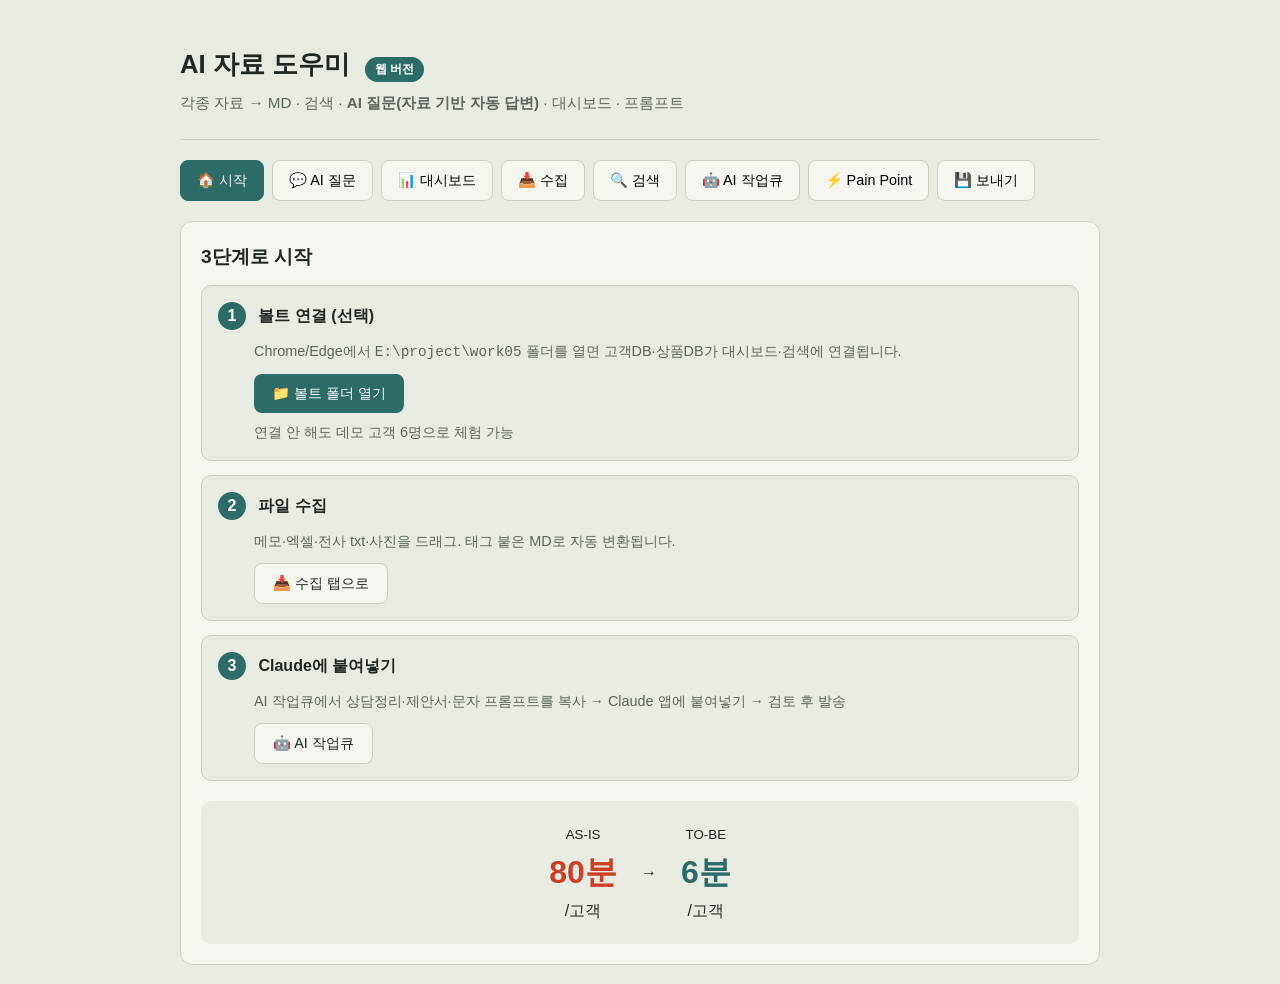
==== kv-web/index.html @ 746972f6 "웹 UI에 LLM·프로파일·검색 연동 (kv serve + /api/ask, AI질문 탭) Co-Authored-By: Claude Opus 4.8 (1M context) <nor" ====
<!DOCTYPE html>
<html lang="ko">
<head>
  <meta charset="UTF-8">
  <meta name="viewport" content="width=device-width, initial-scale=1.0">
  <title>Knowledge Vault Web — Python 불필요</title>
  <link rel="stylesheet" href="css/style.css">
  <script src="https://cdn.sheetjs.com/xlsx-0.20.1/package/dist/xlsx.full.min.js"></script>
</head>
<body>
<div class="wrap">
  <header>
    <h1>AI 자료 도우미 <span class="badge" id="profile-badge">웹 버전</span></h1>
    <p>각종 자료 → MD · 검색 · <b>AI 질문(자료 기반 자동 답변)</b> · 대시보드 · 프롬프트</p>
  </header>

  <nav class="tabs">
    <button class="active" data-tab="home">🏠 시작</button>
    <button data-tab="ask">💬 AI 질문</button>
    <button data-tab="dashboard">📊 대시보드</button>
    <button data-tab="collect">📥 수집</button>
    <button data-tab="search">🔍 검색</button>
    <button data-tab="prompt">🤖 AI 작업큐</button>
    <button data-tab="pain">⚡ Pain Point</button>
    <button data-tab="export">💾 보내기</button>
  </nav>

  <!-- 시작 -->
  <section id="panel-home" class="panel active">
    <h2>3단계로 시작</h2>
    <div class="steps">
      <div class="step-card">
        <span class="step-num">1</span>
        <h3>볼트 연결 (선택)</h3>
        <p>Chrome/Edge에서 <code>E:\project\work05</code> 폴더를 열면 고객DB·상품DB가 대시보드·검색에 연결됩니다.</p>
        <button class="btn" id="btn-home-vault">📁 볼트 폴더 열기</button>
        <p class="hint" style="margin-top:8px">연결 안 해도 데모 고객 6명으로 체험 가능</p>
      </div>
      <div class="step-card">
        <span class="step-num">2</span>
        <h3>파일 수집</h3>
        <p>메모·엑셀·전사 txt·사진을 드래그. 태그 붙은 MD로 자동 변환됩니다.</p>
        <button class="btn secondary" data-goto-tab="collect">📥 수집 탭으로</button>
      </div>
      <div class="step-card">
        <span class="step-num">3</span>
        <h3>Claude에 붙여넣기</h3>
        <p>AI 작업큐에서 상담정리·제안서·문자 프롬프트를 복사 → Claude 앱에 붙여넣기 → 검토 후 발송</p>
        <button class="btn secondary" data-goto-tab="prompt">🤖 AI 작업큐</button>
      </div>
    </div>
    <div class="compare-mini">
      <div><small>AS-IS</small><b style="color:var(--accent)">80분</b>/고객</div>
      <div>→</div>
      <div><small>TO-BE</small><b style="color:var(--teal)">6분</b>/고객</div>
    </div>
  </section>

  <!-- AI 질문 -->
  <section id="panel-ask" class="panel">
    <h2>💬 AI 질문 — 내 자료 기반 답변</h2>
    <p class="hint">질문하면 내 자료(고객DB·상담기록·문서)를 검색해 <b>근거와 함께 자동으로 답변</b>합니다. <span id="ask-llm-state" class="badge" style="background:#888">LLM 확인중</span></p>
    <textarea id="ask-input" placeholder="예: 정수남 고객 갱신 상황과 추천 액션 알려줘" style="min-height:70px"></textarea>
    <button class="btn accent" id="btn-ask">질문하기</button>
    <div id="ask-answer" style="display:none;margin-top:14px"></div>
    <div id="ask-sources"></div>
  </section>

  <!-- 대시보드 -->
  <section id="panel-dashboard" class="panel">
    <h2>영업 대시보드</h2>
    <p class="hint">Obsidian Dataview 대신 웹에서 갱신·타깃 고객을 봅니다. 볼트 폴더를 열면 실제 고객DB가 반영됩니다.</p>
    <div id="dash-stats" class="stats"></div>
    <h3>🔔 갱신 임박 (60일 이내)</h3>
    <div class="dash-table-wrap"><table class="dash-table" id="dash-renewal"><thead><tr><th>이름</th><th>갱신일</th><th>태그</th><th>연락처</th><th></th></tr></thead><tbody></tbody></table></div>
    <h3 style="margin-top:20px">👶 자녀보험 미가입</h3>
    <div class="dash-table-wrap"><table class="dash-table" id="dash-child"><thead><tr><th>이름</th><th>가족</th><th>연락처</th><th></th></tr></thead><tbody></tbody></table></div>
    <h3 style="margin-top:20px">📋 전체 고객</h3>
    <div class="dash-table-wrap"><table class="dash-table" id="dash-all"><thead><tr><th>이름</th><th>갱신일</th><th>태그</th><th>최근상담</th></tr></thead><tbody></tbody></table></div>
  </section>

  <!-- 수집 -->
  <section id="panel-collect" class="panel">
    <h2>파일 수집</h2>
    <p class="hint">수첩·엑셀·카톡·녹음전사·사진을 여기에 넣으세요. 태그가 붙은 MD로 변환됩니다.</p>
    <div class="stats">
      <div class="stat"><b id="stat-docs">0</b>저장된 문서</div>
      <div class="stat"><b id="stat-vault">0</b>볼트 참조</div>
    </div>
    <div class="drop" id="drop-zone">
      📂 파일을 드래그하거나 클릭<br>
      <small>txt, md, xlsx, png, jpg 지원 · 녹음은 전사 txt로 넣으세요</small>
    </div>
    <input type="file" id="file-input" multiple hidden accept=".txt,.md,.markdown,.xlsx,.xls,.png,.jpg,.jpeg,.webp">
    <br>
    <button class="btn" id="btn-pick-vault">📁 Obsidian 볼트 폴더 열기 (Chrome/Edge)</button>
    <button class="btn secondary" id="btn-paste-transcript">📝 전사 텍스트 직접 입력</button>
    <hr style="margin:16px 0;border:none;border-top:1px solid var(--line)">
    <h3>🎙️ 녹음 → Whisper 자동 변환 <span id="server-badge" class="badge" style="background:#888">확인중</span></h3>
    <p class="hint">mp3/wav 넣으면 자동 받아쓰기 (Portable EXE 또는 start.bat 필요)</p>
    <input type="file" id="audio-input" accept="audio/*,.mp3,.wav,.m4a" style="margin-bottom:8px">
    <input type="text" id="counsel-customer" placeholder="고객명 (예: 정수남)" style="margin-bottom:8px">
    <button class="btn accent" id="btn-whisper">녹음 변환 + 상담기록 저장</button>
    <pre id="whisper-log" class="prompt-box" style="display:none;margin-top:10px;max-height:200px"></pre>
    <div class="file-list" id="recent-list"></div>
  </section>

  <!-- 검색 -->
  <section id="panel-search" class="panel">
    <h2>빠른 검색</h2>
    <p class="hint">수집 문서 + 볼트에서 불러온 참조 문서를 함께 검색합니다.</p>
    <input type="search" id="search-input" placeholder="예: 종신보험, 홍길동, 갱신">
    <div id="search-results"></div>
  </section>

  <!-- AI 작업큐 -->
  <section id="panel-prompt" class="panel">
    <h2>Claude 프롬프트 팩</h2>
    <p class="hint">index.html TO-BE: 제안서 30분→2분, 문자 10분→30초</p>
    <label>고객 선택 (볼트에서 불러온 고객DB)</label>
    <select id="customer-select"><option value="">— 볼트 폴더를 먼저 열어주세요 —</option></select>
    <label>상담 전사 (선택)</label>
    <textarea id="transcript-input" placeholder="녹취 받아쓰기 텍스트..."></textarea>
    <button class="btn" data-pack="counsel">① 상담 정리</button>
    <button class="btn" data-pack="propose">② 맞춤 제안서</button>
    <button class="btn" data-pack="message">③ 안내 문자</button>
    <div id="prompt-output"></div>
  </section>

  <!-- Pain Point -->
  <section id="panel-pain" class="panel">
    <h2>Pain Point → 해결 (index.html)</h2>
    <p class="hint">AS-IS 80분/고객 → TO-BE 6분</p>
    <div class="pain-grid" id="pain-grid"></div>
  </section>

  <!--보내기 -->
  <section id="panel-export" class="panel">
    <h2>Obsidian용보내기</h2>
    <p class="hint">변환된 MD 파일을 다운로드해서 <code>E:\project\work05\KnowledgeVault</code> 또는 <code>상담기록</code>에 넣으세요.</p>
    <button class="btn accent" id="btn-export-all">전체 MD ZIP 다운로드</button>
    <button class="btn secondary" id="btn-export-json">백업 JSON 다운로드</button>
    <button class="btn secondary" id="btn-import-json">백업 JSON 불러오기</button>
    <input type="file" id="import-json" accept=".json" hidden>
  </section>
</div>

<div class="toast" id="toast"></div>
<script src="js/app.js" type="module"></script>
</body>
</html>
---- kv-web/css/style.css ----
:root {
  --bg: #E8EBE2;
  --paper: #F4F6EF;
  --text: #1F2723;
  --muted: #5B665E;
  --line: #C9CFC1;
  --accent: #CC3F26;
  --teal: #2C6B66;
  --kr: "Noto Sans KR", "Malgun Gothic", sans-serif;
}
* { box-sizing: border-box; margin: 0; padding: 0; }
body { font-family: var(--kr); background: var(--bg); color: var(--text); line-height: 1.6; }
.wrap { max-width: 960px; margin: 0 auto; padding: 20px; }
header { padding: 24px 0; border-bottom: 1px solid var(--line); margin-bottom: 20px; }
header h1 { font-size: 1.6rem; }
header p { color: var(--muted); font-size: 0.95rem; margin-top: 6px; }
.badge { display: inline-block; background: var(--teal); color: #fff; font-size: 0.75rem; padding: 3px 10px; border-radius: 999px; margin-left: 8px; }
nav.tabs { display: flex; gap: 8px; flex-wrap: wrap; margin-bottom: 20px; }
nav.tabs button {
  border: 1px solid var(--line); background: var(--paper); padding: 10px 16px;
  border-radius: 8px; cursor: pointer; font-family: inherit; font-size: 0.9rem;
}
nav.tabs button.active { background: var(--teal); color: #fff; border-color: var(--teal); }
.panel { display: none; background: var(--paper); border: 1px solid var(--line); border-radius: 12px; padding: 20px; }
.panel.active { display: block; }
h2 { font-size: 1.2rem; margin-bottom: 12px; }
.hint { color: var(--muted); font-size: 0.9rem; margin-bottom: 16px; }
.drop {
  border: 2px dashed var(--line); border-radius: 12px; padding: 32px; text-align: center;
  cursor: pointer; transition: border-color .2s;
}
.drop:hover, .drop.drag { border-color: var(--teal); background: rgba(44,107,102,.05); }
.btn {
  background: var(--teal); color: #fff; border: none; padding: 10px 18px;
  border-radius: 8px; cursor: pointer; font-family: inherit; font-size: 0.9rem; margin: 4px 4px 4px 0;
}
.btn.secondary { background: var(--paper); color: var(--text); border: 1px solid var(--line); }
.btn.accent { background: var(--accent); }
.file-list { margin-top: 16px; }
.file-item {
  display: flex; justify-content: space-between; align-items: center;
  padding: 10px 12px; border-bottom: 1px solid var(--line); font-size: 0.9rem;
}
.file-item .tags { color: var(--teal); font-size: 0.8rem; }
input[type=search], input[type=text], select, textarea {
  width: 100%; padding: 10px 12px; border: 1px solid var(--line); border-radius: 8px;
  font-family: inherit; font-size: 0.95rem; margin-bottom: 10px;
}
textarea { min-height: 120px; resize: vertical; }
.search-hit {
  padding: 12px; border: 1px solid var(--line); border-radius: 8px; margin-bottom: 10px;
}
.search-hit h4 { margin-bottom: 4px; }
.search-hit .snip { color: var(--muted); font-size: 0.85rem; }
.pain-grid { display: grid; gap: 12px; }
.pain-card { border: 1px solid var(--line); border-radius: 8px; padding: 14px; }
.pain-card h3 { font-size: 1rem; color: var(--accent); }
.pain-card .time { font-size: 0.85rem; color: var(--muted); }
.prompt-box {
  background: #1F2723; color: #E8EBE2; padding: 16px; border-radius: 8px;
  font-family: Consolas, monospace; font-size: 0.8rem; white-space: pre-wrap;
  max-height: 300px; overflow: auto; margin: 10px 0;
}
.stats { display: flex; gap: 16px; flex-wrap: wrap; margin-bottom: 16px; }
.stat { background: var(--bg); padding: 12px 16px; border-radius: 8px; font-size: 0.9rem; }
.stat b { font-size: 1.4rem; color: var(--teal); display: block; }
.toast {
  position: fixed; bottom: 20px; right: 20px; background: var(--teal); color: #fff;
  padding: 12px 20px; border-radius: 8px; display: none; z-index: 99;
}
.steps { display: grid; gap: 14px; margin-bottom: 20px; }
.step-card {
  border: 1px solid var(--line); border-radius: 10px; padding: 16px; background: var(--bg);
}
.step-num {
  display: inline-block; background: var(--teal); color: #fff; width: 28px; height: 28px;
  border-radius: 50%; text-align: center; line-height: 28px; font-weight: 700; margin-right: 8px;
}
.step-card h3 { display: inline; font-size: 1rem; }
.step-card p { margin: 10px 0 0 36px; color: var(--muted); font-size: 0.9rem; }
.step-card .btn { margin: 10px 0 0 36px; }
.compare-mini {
  display: flex; align-items: center; justify-content: center; gap: 24px;
  padding: 20px; background: var(--bg); border-radius: 10px; text-align: center;
}
.compare-mini b { font-size: 2rem; display: block; }
.dash-table-wrap { overflow-x: auto; margin-bottom: 8px; }
.dash-table { width: 100%; border-collapse: collapse; font-size: 0.9rem; }
.dash-table th, .dash-table td { border-bottom: 1px solid var(--line); padding: 10px 8px; text-align: left; }
.dash-table th { color: var(--muted); font-size: 0.8rem; font-weight: 600; }
.dash-table tr:hover { background: rgba(44,107,102,.06); }
.tag-pill {
  display: inline-block; background: rgba(204,63,38,.12); color: var(--accent);
  padding: 2px 8px; border-radius: 999px; font-size: 0.75rem; margin: 2px;
}
.btn-link { background: none; border: none; color: var(--teal); cursor: pointer; font-family: inherit; text-decoration: underline; }
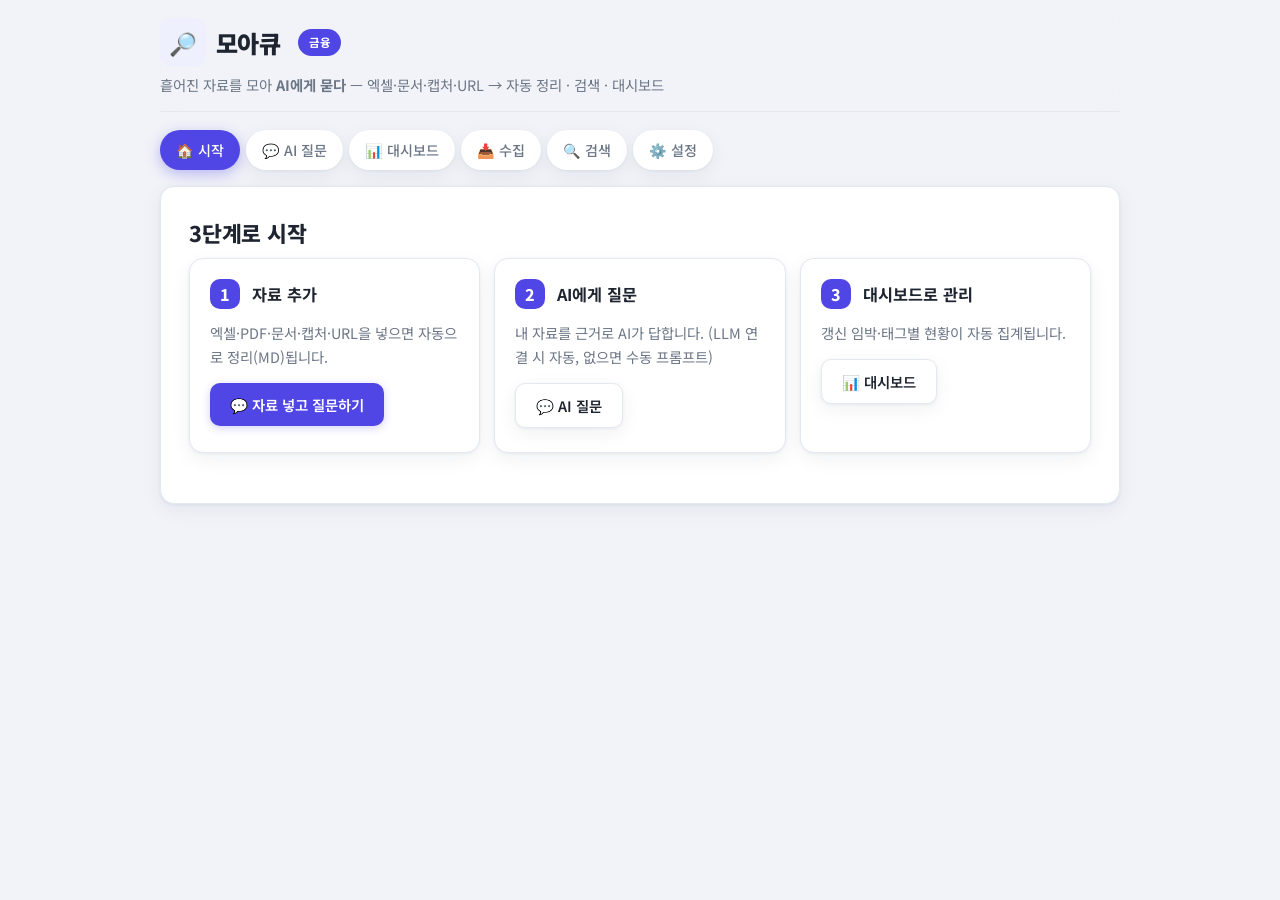
==== commit 7f826bb5: "UI 전면 리디자인(모던·본고딕·모아큐) + 설정/카테고리 + 자동·수동 모드 정리 - kv-web: 모던 인디고 테마, Noto Sans KR, AI질문 hero, 카드/그림자 " ====
--- a/kv-web/index.html
+++ b/kv-web/index.html
@@ -3,15 +3,18 @@
 <head>
   <meta charset="UTF-8">
   <meta name="viewport" content="width=device-width, initial-scale=1.0">
-  <title>Knowledge Vault Web — Python 불필요</title>
+  <title>모아큐 — 자료를 모아, AI에게 묻다</title>
+  <link rel="preconnect" href="https://fonts.googleapis.com">
+  <link rel="preconnect" href="https://fonts.gstatic.com" crossorigin>
+  <link href="https://fonts.googleapis.com/css2?family=Noto+Sans+KR:wght@400;500;700;900&display=swap" rel="stylesheet">
   <link rel="stylesheet" href="css/style.css">
   <script src="https://cdn.sheetjs.com/xlsx-0.20.1/package/dist/xlsx.full.min.js"></script>
 </head>
 <body>
 <div class="wrap">
   <header>
-    <h1>AI 자료 도우미 <span class="badge" id="profile-badge">웹 버전</span></h1>
-    <p>각종 자료 → MD · 검색 · <b>AI 질문(자료 기반 자동 답변)</b> · 대시보드 · 프롬프트</p>
+    <h1>모아큐 <span class="badge" id="profile-badge">금융</span></h1>
+    <p>흩어진 자료를 모아 <b>AI에게 묻다</b> — 엑셀·문서·캡처·URL → 자동 정리 · 검색 · 대시보드</p>
   </header>
 
   <nav class="tabs">
@@ -20,9 +23,7 @@
     <button data-tab="dashboard">📊 대시보드</button>
     <button data-tab="collect">📥 수집</button>
     <button data-tab="search">🔍 검색</button>
-    <button data-tab="prompt">🤖 AI 작업큐</button>
-    <button data-tab="pain">⚡ Pain Point</button>
-    <button data-tab="export">💾 보내기</button>
+    <button data-tab="settings">⚙️ 설정</button>
   </nav>
 
   <!-- 시작 -->
@@ -31,28 +32,22 @@
     <div class="steps">
       <div class="step-card">
         <span class="step-num">1</span>
-        <h3>볼트 연결 (선택)</h3>
-        <p>Chrome/Edge에서 <code>E:\project\work05</code> 폴더를 열면 고객DB·상품DB가 대시보드·검색에 연결됩니다.</p>
-        <button class="btn" id="btn-home-vault">📁 볼트 폴더 열기</button>
-        <p class="hint" style="margin-top:8px">연결 안 해도 데모 고객 6명으로 체험 가능</p>
+        <h3>자료 추가</h3>
+        <p>엑셀·PDF·문서·캡처·URL을 넣으면 자동으로 정리(MD)됩니다.</p>
+        <button class="btn" data-goto-tab="ask">💬 자료 넣고 질문하기</button>
       </div>
       <div class="step-card">
         <span class="step-num">2</span>
-        <h3>파일 수집</h3>
-        <p>메모·엑셀·전사 txt·사진을 드래그. 태그 붙은 MD로 자동 변환됩니다.</p>
-        <button class="btn secondary" data-goto-tab="collect">📥 수집 탭으로</button>
+        <h3>AI에게 질문</h3>
+        <p>내 자료를 근거로 AI가 답합니다. (LLM 연결 시 자동, 없으면 수동 프롬프트)</p>
+        <button class="btn secondary" data-goto-tab="ask">💬 AI 질문</button>
       </div>
       <div class="step-card">
         <span class="step-num">3</span>
-        <h3>Claude에 붙여넣기</h3>
-        <p>AI 작업큐에서 상담정리·제안서·문자 프롬프트를 복사 → Claude 앱에 붙여넣기 → 검토 후 발송</p>
-        <button class="btn secondary" data-goto-tab="prompt">🤖 AI 작업큐</button>
+        <h3>대시보드로 관리</h3>
+        <p>갱신 임박·태그별 현황이 자동 집계됩니다.</p>
+        <button class="btn secondary" data-goto-tab="dashboard">📊 대시보드</button>
       </div>
-    </div>
-    <div class="compare-mini">
-      <div><small>AS-IS</small><b style="color:var(--accent)">80분</b>/고객</div>
-      <div>→</div>
-      <div><small>TO-BE</small><b style="color:var(--teal)">6분</b>/고객</div>
     </div>
   </section>
 
@@ -60,6 +55,16 @@
   <section id="panel-ask" class="panel">
     <h2>💬 AI 질문 — 내 자료 기반 답변</h2>
     <p class="hint">질문하면 내 자료(고객DB·상담기록·문서)를 검색해 <b>근거와 함께 자동으로 답변</b>합니다. <span id="ask-llm-state" class="badge" style="background:#888">LLM 확인중</span></p>
+    <div class="drop" id="ask-drop" style="padding:14px;margin-bottom:10px">
+      📎 자료 추가 — 엑셀·PDF·문서·메모를 여기에 드래그 (변환+인덱싱 후 바로 질문 가능)
+      <br><small>또는 클릭해서 선택</small>
+    </div>
+    <input type="file" id="ask-file" hidden accept=".xlsx,.xls,.csv,.tsv,.pdf,.pptx,.hwp,.hwpx,.txt,.md,.docx,.png,.jpg,.jpeg">
+    <div style="display:flex;gap:6px;margin-bottom:8px">
+      <input type="url" id="ask-url" placeholder="🌐 또는 URL 입력 — 웹페이지를 가져와 분석 (https://...)" style="flex:1">
+      <button class="btn secondary" id="btn-fetch-url">가져오기</button>
+    </div>
+    <div id="ask-upload-log" class="hint" style="margin-bottom:8px"></div>
     <textarea id="ask-input" placeholder="예: 정수남 고객 갱신 상황과 추천 액션 알려줘" style="min-height:70px"></textarea>
     <button class="btn accent" id="btn-ask">질문하기</button>
     <div id="ask-answer" style="display:none;margin-top:14px"></div>
@@ -113,10 +118,33 @@
     <div id="search-results"></div>
   </section>
 
-  <!-- AI 작업큐 -->
+  <!-- 설정 -->
+  <section id="panel-settings" class="panel">
+    <h2>⚙️ 설정</h2>
+    <div id="settings-status" style="padding:14px 16px;border-radius:12px;margin-bottom:18px;font-weight:600">상태 확인 중…</div>
+
+    <h3>산업 카테고리</h3>
+    <p class="hint">용어·폴더가 카테고리에 맞게 바뀝니다 (예: 금융=고객/상품, 기술=요청자/해결책).</p>
+    <select id="settings-category" style="max-width:280px">
+      <option value="finance">금융 (고객·상품·상담)</option>
+      <option value="general">관리 (대상·항목·기록)</option>
+      <option value="support">기술 (요청자·해결책·처리)</option>
+      <option value="etc">기타 (범용)</option>
+    </select>
+    <p class="hint" id="settings-profile" style="margin-top:6px">—</p>
+
+    <h3 style="margin-top:20px">✋ 수동 모드 — LLM 없는 환경</h3>
+    <p class="hint">LLM이 연결돼 있으면 <b>AI 질문</b>에서 자동으로 답합니다. LLM이 없으면 여기서 프롬프트를 만들어 <b>외부 AI(ChatGPT·Gemini·Claude 등)에 복사·붙여넣기</b> 하세요.</p>
+    <button class="btn secondary" data-goto-tab="prompt">📋 수동 프롬프트 만들기 (상담정리·제안서·문자)</button>
+
+    <h3 style="margin-top:20px">내보내기</h3>
+    <button class="btn secondary" data-goto-tab="export">💾 MD / 백업 내보내기</button>
+  </section>
+
+  <!-- 수동 프롬프트 (설정에서 진입) -->
   <section id="panel-prompt" class="panel">
-    <h2>Claude 프롬프트 팩</h2>
-    <p class="hint">index.html TO-BE: 제안서 30분→2분, 문자 10분→30초</p>
+    <h2>✋ 수동 프롬프트 <span class="badge" style="background:var(--amber)">LLM 없을 때</span></h2>
+    <p class="hint">LLM이 연결돼 있으면 <b>AI 질문</b> 탭에서 자동입니다. 여기서 만든 프롬프트는 외부 AI에 복사·붙여넣기용입니다.</p>
     <label>고객 선택 (볼트에서 불러온 고객DB)</label>
     <select id="customer-select"><option value="">— 볼트 폴더를 먼저 열어주세요 —</option></select>
     <label>상담 전사 (선택)</label>
@@ -127,17 +155,10 @@
     <div id="prompt-output"></div>
   </section>
 
-  <!-- Pain Point -->
-  <section id="panel-pain" class="panel">
-    <h2>Pain Point → 해결 (index.html)</h2>
-    <p class="hint">AS-IS 80분/고객 → TO-BE 6분</p>
-    <div class="pain-grid" id="pain-grid"></div>
-  </section>
-
-  <!--보내기 -->
+  <!-- 내보내기 -->
   <section id="panel-export" class="panel">
-    <h2>Obsidian용보내기</h2>
-    <p class="hint">변환된 MD 파일을 다운로드해서 <code>E:\project\work05\KnowledgeVault</code> 또는 <code>상담기록</code>에 넣으세요.</p>
+    <h2>내보내기</h2>
+    <p class="hint">변환된 MD 파일을 다운로드해 Obsidian 볼트나 백업으로 보관하세요.</p>
     <button class="btn accent" id="btn-export-all">전체 MD ZIP 다운로드</button>
     <button class="btn secondary" id="btn-export-json">백업 JSON 다운로드</button>
     <button class="btn secondary" id="btn-import-json">백업 JSON 불러오기</button>
--- a/kv-web/css/style.css
+++ b/kv-web/css/style.css
@@ -1,96 +1,212 @@
 :root {
-  --bg: #E8EBE2;
-  --paper: #F4F6EF;
-  --text: #1F2723;
-  --muted: #5B665E;
-  --line: #C9CFC1;
-  --accent: #CC3F26;
-  --teal: #2C6B66;
+  --bg: #f1f3f8;
+  --paper: #ffffff;
+  --text: #1e2530;
+  --muted: #6b7686;
+  --line: #e4e8f0;
+  --primary: #4f46e5;
+  --primary-d: #4338ca;
+  --primary-soft: #eef0fe;
+  --teal: #0d9488;
+  --emerald: #059669;
+  --accent: #e11d48;
+  --amber: #d97706;
+  --shadow: 0 1px 3px rgba(20,30,60,.06), 0 6px 20px rgba(20,30,60,.06);
+  --shadow-lg: 0 10px 40px rgba(40,40,90,.14);
+  --r: 14px;
   --kr: "Noto Sans KR", "Malgun Gothic", sans-serif;
 }
 * { box-sizing: border-box; margin: 0; padding: 0; }
-body { font-family: var(--kr); background: var(--bg); color: var(--text); line-height: 1.6; }
-.wrap { max-width: 960px; margin: 0 auto; padding: 20px; }
-header { padding: 24px 0; border-bottom: 1px solid var(--line); margin-bottom: 20px; }
-header h1 { font-size: 1.6rem; }
-header p { color: var(--muted); font-size: 0.95rem; margin-top: 6px; }
-.badge { display: inline-block; background: var(--teal); color: #fff; font-size: 0.75rem; padding: 3px 10px; border-radius: 999px; margin-left: 8px; }
-nav.tabs { display: flex; gap: 8px; flex-wrap: wrap; margin-bottom: 20px; }
+html { scroll-behavior: smooth; }
+body {
+  font-family: var(--kr); background: var(--bg); color: var(--text);
+  line-height: 1.65; -webkit-font-smoothing: antialiased;
+}
+.wrap { max-width: 1000px; margin: 0 auto; padding: 0 20px 60px; }
+
+/* ===== Header ===== */
+header {
+  position: sticky; top: 0; z-index: 50;
+  background: rgba(241,243,248,.85); backdrop-filter: blur(12px);
+  padding: 18px 0 14px; margin-bottom: 8px;
+  border-bottom: 1px solid var(--line);
+}
+header h1 {
+  font-size: 1.5rem; font-weight: 900; letter-spacing: -.02em;
+  display: flex; align-items: center; gap: 10px;
+}
+header h1::before {
+  content: "🔎"; font-size: 1.4rem;
+  background: var(--primary-soft); padding: 6px 9px; border-radius: 12px;
+}
+header p { color: var(--muted); font-size: .9rem; margin-top: 6px; }
+.badge {
+  display: inline-flex; align-items: center; background: var(--primary); color: #fff;
+  font-size: .72rem; font-weight: 700; padding: 4px 11px; border-radius: 999px; margin-left: 8px;
+  vertical-align: middle;
+}
+
+/* ===== Nav (pill tabs) ===== */
+nav.tabs {
+  position: sticky; top: 74px; z-index: 40;
+  display: flex; gap: 6px; flex-wrap: wrap; padding: 10px 0 16px;
+}
 nav.tabs button {
-  border: 1px solid var(--line); background: var(--paper); padding: 10px 16px;
-  border-radius: 8px; cursor: pointer; font-family: inherit; font-size: 0.9rem;
-}
-nav.tabs button.active { background: var(--teal); color: #fff; border-color: var(--teal); }
-.panel { display: none; background: var(--paper); border: 1px solid var(--line); border-radius: 12px; padding: 20px; }
+  border: 1px solid transparent; background: var(--paper); color: var(--muted);
+  padding: 9px 15px; border-radius: 999px; cursor: pointer;
+  font-family: inherit; font-size: .88rem; font-weight: 500;
+  box-shadow: var(--shadow); transition: all .15s ease;
+}
+nav.tabs button:hover { color: var(--text); transform: translateY(-1px); }
+nav.tabs button.active {
+  background: var(--primary); color: #fff; box-shadow: 0 4px 14px rgba(79,70,229,.35);
+}
+
+/* ===== Panels ===== */
+.panel {
+  display: none; background: var(--paper); border: 1px solid var(--line);
+  border-radius: var(--r); padding: 28px; box-shadow: var(--shadow);
+  animation: fade .25s ease;
+}
 .panel.active { display: block; }
-h2 { font-size: 1.2rem; margin-bottom: 12px; }
-.hint { color: var(--muted); font-size: 0.9rem; margin-bottom: 16px; }
+@keyframes fade { from { opacity: 0; transform: translateY(6px); } to { opacity: 1; transform: none; } }
+h2 { font-size: 1.35rem; font-weight: 800; margin-bottom: 8px; letter-spacing: -.01em; }
+h3 { font-size: 1.02rem; font-weight: 700; margin: 4px 0; }
+.hint { color: var(--muted); font-size: .9rem; margin-bottom: 18px; }
+
+/* ===== AI 질문 (hero) ===== */
+#panel-ask {
+  background: linear-gradient(160deg, #4f46e5 0%, #6d28d9 100%);
+  color: #fff; border: none;
+}
+#panel-ask h2 { color: #fff; }
+#panel-ask .hint { color: rgba(255,255,255,.8); }
+#panel-ask textarea, #panel-ask input[type=url] {
+  background: rgba(255,255,255,.96); border: none; color: var(--text);
+}
+#ask-drop {
+  background: rgba(255,255,255,.12); border: 1.5px dashed rgba(255,255,255,.5);
+  color: #fff; border-radius: 12px;
+}
+#ask-drop:hover, #ask-drop.drag { background: rgba(255,255,255,.22); border-color: #fff; }
+#ask-llm-state { font-size: .72rem; }
+#ask-answer {
+  background: rgba(255,255,255,.98); color: var(--text);
+  border-radius: 12px; padding: 18px 20px; box-shadow: var(--shadow-lg);
+}
+#ask-answer h3 { color: var(--primary-d); }
+#ask-upload-log { color: rgba(255,255,255,.92); font-size: .85rem; }
+#ask-sources .search-hit { background: rgba(255,255,255,.94); border: none; }
+
+/* ===== Buttons ===== */
+.btn {
+  background: var(--primary); color: #fff; border: none; padding: 11px 20px;
+  border-radius: 10px; cursor: pointer; font-family: inherit; font-size: .9rem; font-weight: 600;
+  margin: 4px 6px 4px 0; transition: all .15s ease; box-shadow: 0 2px 8px rgba(79,70,229,.25);
+}
+.btn:hover { background: var(--primary-d); transform: translateY(-1px); }
+.btn:active { transform: none; }
+.btn.secondary { background: var(--paper); color: var(--text); border: 1px solid var(--line); box-shadow: var(--shadow); }
+.btn.secondary:hover { background: var(--bg); }
+.btn.accent { background: var(--accent); box-shadow: 0 2px 8px rgba(225,29,72,.3); }
+.btn.accent:hover { background: #be123c; }
+#panel-ask .btn.accent { background: #fff; color: var(--primary-d); }
+#panel-ask .btn.accent:hover { background: #f1f1ff; }
+#panel-ask .btn.secondary { background: rgba(255,255,255,.15); color: #fff; border-color: rgba(255,255,255,.3); }
+
+/* ===== Inputs ===== */
+input[type=search], input[type=text], input[type=url], select, textarea {
+  width: 100%; padding: 12px 14px; border: 1px solid var(--line); border-radius: 10px;
+  font-family: inherit; font-size: .95rem; margin-bottom: 10px; background: var(--paper); color: var(--text);
+  transition: border-color .15s, box-shadow .15s;
+}
+input:focus, select:focus, textarea:focus {
+  outline: none; border-color: var(--primary); box-shadow: 0 0 0 3px var(--primary-soft);
+}
+textarea { min-height: 120px; resize: vertical; }
+label { display: block; font-size: .85rem; font-weight: 600; color: var(--muted); margin: 8px 0 4px; }
+
+/* ===== Drop zone ===== */
 .drop {
-  border: 2px dashed var(--line); border-radius: 12px; padding: 32px; text-align: center;
-  cursor: pointer; transition: border-color .2s;
-}
-.drop:hover, .drop.drag { border-color: var(--teal); background: rgba(44,107,102,.05); }
-.btn {
-  background: var(--teal); color: #fff; border: none; padding: 10px 18px;
-  border-radius: 8px; cursor: pointer; font-family: inherit; font-size: 0.9rem; margin: 4px 4px 4px 0;
-}
-.btn.secondary { background: var(--paper); color: var(--text); border: 1px solid var(--line); }
-.btn.accent { background: var(--accent); }
+  border: 1.5px dashed var(--line); border-radius: 12px; padding: 32px; text-align: center;
+  cursor: pointer; transition: all .2s; color: var(--muted); background: var(--bg);
+}
+.drop:hover, .drop.drag { border-color: var(--primary); background: var(--primary-soft); color: var(--primary-d); }
+
+/* ===== Stats ===== */
+.stats { display: flex; gap: 12px; flex-wrap: wrap; margin-bottom: 18px; }
+.stat {
+  background: var(--bg); padding: 14px 18px; border-radius: 12px; font-size: .85rem;
+  color: var(--muted); border: 1px solid var(--line); min-width: 96px;
+}
+.stat b { font-size: 1.5rem; font-weight: 800; color: var(--primary); display: block; line-height: 1.2; }
+
+/* ===== Search hits ===== */
+.search-hit {
+  padding: 14px 16px; border: 1px solid var(--line); border-radius: 12px; margin-bottom: 10px;
+  background: var(--paper); transition: box-shadow .15s;
+}
+.search-hit:hover { box-shadow: var(--shadow); }
+.search-hit h4 { font-size: .98rem; font-weight: 700; margin-bottom: 4px; }
+.search-hit .snip { color: var(--muted); font-size: .85rem; }
+.search-hit .tags { color: var(--teal); font-size: .78rem; margin-top: 4px; }
+
+/* ===== Tables (dashboard) ===== */
+.dash-table-wrap { overflow-x: auto; margin-bottom: 8px; border-radius: 12px; border: 1px solid var(--line); }
+.dash-table { width: 100%; border-collapse: collapse; font-size: .9rem; }
+.dash-table th, .dash-table td { border-bottom: 1px solid var(--line); padding: 12px 14px; text-align: left; }
+.dash-table th { color: var(--muted); font-size: .76rem; font-weight: 700; text-transform: uppercase; letter-spacing: .03em; background: var(--bg); }
+.dash-table tr:last-child td { border-bottom: none; }
+.dash-table tbody tr:hover { background: var(--primary-soft); }
+
+/* ===== Prompt box ===== */
+.prompt-box {
+  background: #0f172a; color: #e2e8f0; padding: 16px; border-radius: 12px;
+  font-family: "Cascadia Code", Consolas, monospace; font-size: .8rem; white-space: pre-wrap;
+  max-height: 320px; overflow: auto; margin: 10px 0; line-height: 1.55;
+}
+
+/* ===== Steps / home ===== */
+.steps { display: grid; grid-template-columns: repeat(auto-fit, minmax(220px, 1fr)); gap: 14px; margin-bottom: 22px; }
+.step-card { border: 1px solid var(--line); border-radius: var(--r); padding: 20px; background: var(--paper); box-shadow: var(--shadow); }
+.step-num {
+  display: inline-flex; align-items: center; justify-content: center;
+  background: var(--primary); color: #fff; width: 30px; height: 30px;
+  border-radius: 10px; font-weight: 800; margin-right: 8px;
+}
+.step-card h3 { display: inline; }
+.step-card p { margin: 12px 0 0; color: var(--muted); font-size: .9rem; }
+.step-card .btn { margin-top: 14px; }
+.compare-mini {
+  display: flex; align-items: center; justify-content: center; gap: 28px;
+  padding: 24px; background: linear-gradient(135deg, var(--primary-soft), #fff);
+  border-radius: var(--r); text-align: center; border: 1px solid var(--line);
+}
+.compare-mini b { font-size: 2rem; font-weight: 900; display: block; }
+
+/* ===== Pain ===== */
+.pain-grid { display: grid; grid-template-columns: repeat(auto-fit, minmax(240px, 1fr)); gap: 12px; }
+.pain-card { border: 1px solid var(--line); border-radius: 12px; padding: 16px; background: var(--paper); }
+.pain-card h3 { color: var(--accent); }
+.pain-card .time { font-size: .85rem; color: var(--muted); }
+
+/* ===== Misc ===== */
 .file-list { margin-top: 16px; }
-.file-item {
-  display: flex; justify-content: space-between; align-items: center;
-  padding: 10px 12px; border-bottom: 1px solid var(--line); font-size: 0.9rem;
-}
-.file-item .tags { color: var(--teal); font-size: 0.8rem; }
-input[type=search], input[type=text], select, textarea {
-  width: 100%; padding: 10px 12px; border: 1px solid var(--line); border-radius: 8px;
-  font-family: inherit; font-size: 0.95rem; margin-bottom: 10px;
-}
-textarea { min-height: 120px; resize: vertical; }
-.search-hit {
-  padding: 12px; border: 1px solid var(--line); border-radius: 8px; margin-bottom: 10px;
-}
-.search-hit h4 { margin-bottom: 4px; }
-.search-hit .snip { color: var(--muted); font-size: 0.85rem; }
-.pain-grid { display: grid; gap: 12px; }
-.pain-card { border: 1px solid var(--line); border-radius: 8px; padding: 14px; }
-.pain-card h3 { font-size: 1rem; color: var(--accent); }
-.pain-card .time { font-size: 0.85rem; color: var(--muted); }
-.prompt-box {
-  background: #1F2723; color: #E8EBE2; padding: 16px; border-radius: 8px;
-  font-family: Consolas, monospace; font-size: 0.8rem; white-space: pre-wrap;
-  max-height: 300px; overflow: auto; margin: 10px 0;
-}
-.stats { display: flex; gap: 16px; flex-wrap: wrap; margin-bottom: 16px; }
-.stat { background: var(--bg); padding: 12px 16px; border-radius: 8px; font-size: 0.9rem; }
-.stat b { font-size: 1.4rem; color: var(--teal); display: block; }
+.file-item { display: flex; justify-content: space-between; align-items: center; padding: 11px 12px; border-bottom: 1px solid var(--line); font-size: .9rem; }
+.file-item .tags { color: var(--teal); font-size: .8rem; }
+.tag-pill { display: inline-block; background: var(--primary-soft); color: var(--primary-d); padding: 3px 10px; border-radius: 999px; font-size: .75rem; margin: 2px; font-weight: 600; }
+.btn-link { background: none; border: none; color: var(--primary); cursor: pointer; font-family: inherit; text-decoration: underline; font-size: .85rem; }
+hr { border: none; border-top: 1px solid var(--line); margin: 18px 0; }
 .toast {
-  position: fixed; bottom: 20px; right: 20px; background: var(--teal); color: #fff;
-  padding: 12px 20px; border-radius: 8px; display: none; z-index: 99;
-}
-.steps { display: grid; gap: 14px; margin-bottom: 20px; }
-.step-card {
-  border: 1px solid var(--line); border-radius: 10px; padding: 16px; background: var(--bg);
-}
-.step-num {
-  display: inline-block; background: var(--teal); color: #fff; width: 28px; height: 28px;
-  border-radius: 50%; text-align: center; line-height: 28px; font-weight: 700; margin-right: 8px;
-}
-.step-card h3 { display: inline; font-size: 1rem; }
-.step-card p { margin: 10px 0 0 36px; color: var(--muted); font-size: 0.9rem; }
-.step-card .btn { margin: 10px 0 0 36px; }
-.compare-mini {
-  display: flex; align-items: center; justify-content: center; gap: 24px;
-  padding: 20px; background: var(--bg); border-radius: 10px; text-align: center;
-}
-.compare-mini b { font-size: 2rem; display: block; }
-.dash-table-wrap { overflow-x: auto; margin-bottom: 8px; }
-.dash-table { width: 100%; border-collapse: collapse; font-size: 0.9rem; }
-.dash-table th, .dash-table td { border-bottom: 1px solid var(--line); padding: 10px 8px; text-align: left; }
-.dash-table th { color: var(--muted); font-size: 0.8rem; font-weight: 600; }
-.dash-table tr:hover { background: rgba(44,107,102,.06); }
-.tag-pill {
-  display: inline-block; background: rgba(204,63,38,.12); color: var(--accent);
-  padding: 2px 8px; border-radius: 999px; font-size: 0.75rem; margin: 2px;
-}
-.btn-link { background: none; border: none; color: var(--teal); cursor: pointer; font-family: inherit; text-decoration: underline; }
+  position: fixed; bottom: 24px; left: 50%; transform: translateX(-50%);
+  background: var(--text); color: #fff; padding: 13px 24px; border-radius: 12px;
+  display: none; z-index: 99; box-shadow: var(--shadow-lg); font-size: .9rem; font-weight: 500;
+}
+
+/* ===== Responsive ===== */
+@media (max-width: 640px) {
+  .panel { padding: 20px 16px; }
+  header h1 { font-size: 1.25rem; }
+  nav.tabs { top: 66px; }
+  nav.tabs button { padding: 8px 12px; font-size: .82rem; }
+}
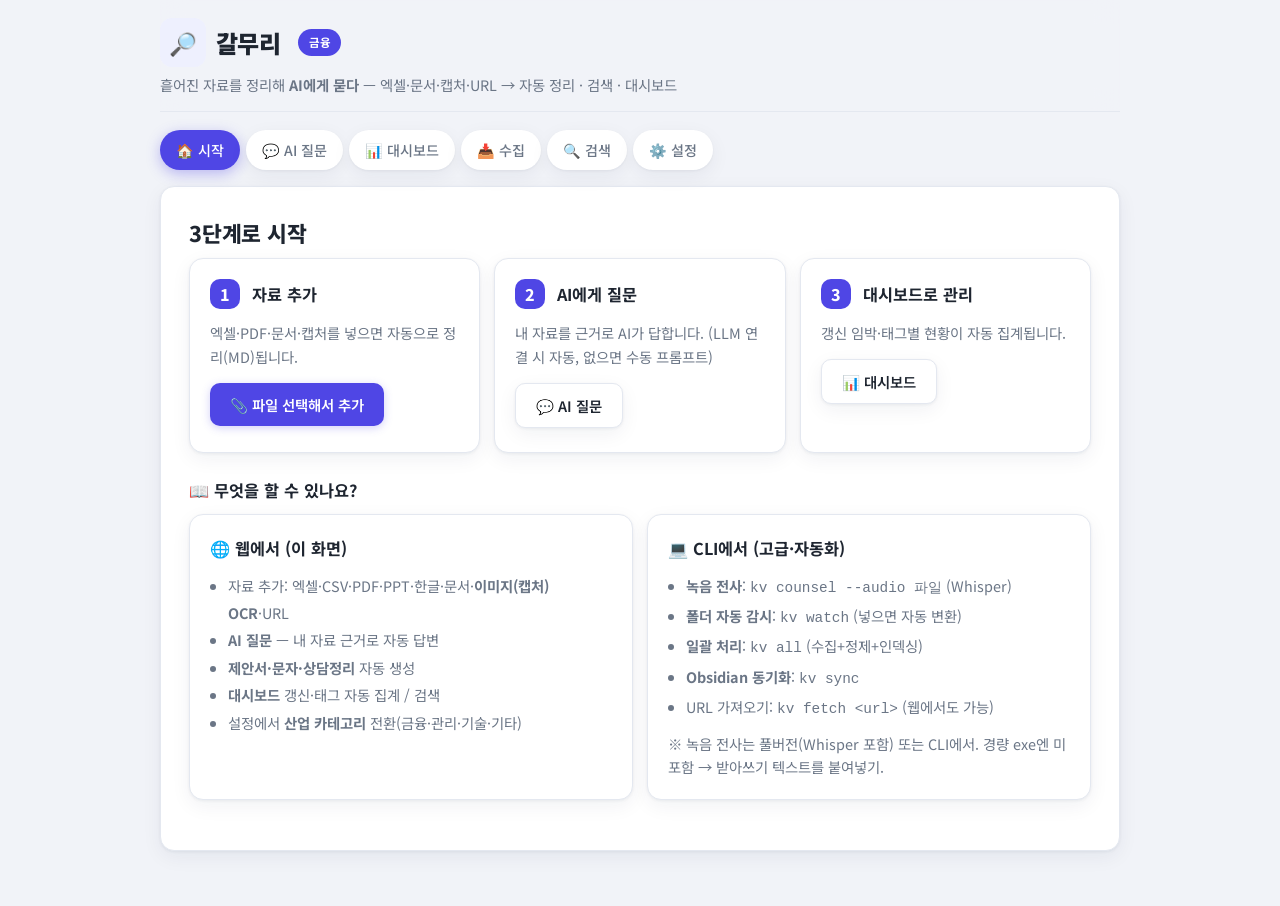
==== commit f844c1c9: "브랜드 갈무리 + 버튼 버그 수정 + 텍스트·이미지 중심 정리 - 브랜드명 모아큐 → 갈무리 (제목·헤더) - 핵심 버그 수정: 삭제된 btn-home-vault 참조로 인한 in" ====
--- a/kv-web/index.html
+++ b/kv-web/index.html
@@ -3,7 +3,7 @@
 <head>
   <meta charset="UTF-8">
   <meta name="viewport" content="width=device-width, initial-scale=1.0">
-  <title>모아큐 — 자료를 모아, AI에게 묻다</title>
+  <title>갈무리 — 흩어진 자료를 정리해, AI에게 묻다</title>
   <link rel="preconnect" href="https://fonts.googleapis.com">
   <link rel="preconnect" href="https://fonts.gstatic.com" crossorigin>
   <link href="https://fonts.googleapis.com/css2?family=Noto+Sans+KR:wght@400;500;700;900&display=swap" rel="stylesheet">
@@ -13,8 +13,8 @@
 <body>
 <div class="wrap">
   <header>
-    <h1>모아큐 <span class="badge" id="profile-badge">금융</span></h1>
-    <p>흩어진 자료를 모아 <b>AI에게 묻다</b> — 엑셀·문서·캡처·URL → 자동 정리 · 검색 · 대시보드</p>
+    <h1>갈무리 <span class="badge" id="profile-badge">금융</span></h1>
+    <p>흩어진 자료를 정리해 <b>AI에게 묻다</b> — 엑셀·문서·캡처·URL → 자동 정리 · 검색 · 대시보드</p>
   </header>
 
   <nav class="tabs">
@@ -33,8 +33,8 @@
       <div class="step-card">
         <span class="step-num">1</span>
         <h3>자료 추가</h3>
-        <p>엑셀·PDF·문서·캡처·URL을 넣으면 자동으로 정리(MD)됩니다.</p>
-        <button class="btn" data-goto-tab="ask">💬 자료 넣고 질문하기</button>
+        <p>엑셀·PDF·문서·캡처를 넣으면 자동으로 정리(MD)됩니다.</p>
+        <button class="btn" id="btn-home-add">📎 파일 선택해서 추가</button>
       </div>
       <div class="step-card">
         <span class="step-num">2</span>
@@ -47,6 +47,31 @@
         <h3>대시보드로 관리</h3>
         <p>갱신 임박·태그별 현황이 자동 집계됩니다.</p>
         <button class="btn secondary" data-goto-tab="dashboard">📊 대시보드</button>
+      </div>
+    </div>
+
+    <h3 style="margin-top:24px">📖 무엇을 할 수 있나요?</h3>
+    <div class="steps" style="margin-top:10px">
+      <div class="step-card">
+        <h3>🌐 웹에서 (이 화면)</h3>
+        <ul style="margin:10px 0 0 18px;color:var(--muted);font-size:.9rem;line-height:1.9">
+          <li>자료 추가: 엑셀·CSV·PDF·PPT·한글·문서·<b>이미지(캡처) OCR</b>·URL</li>
+          <li><b>AI 질문</b> — 내 자료 근거로 자동 답변</li>
+          <li><b>제안서·문자·상담정리</b> 자동 생성</li>
+          <li><b>대시보드</b> 갱신·태그 자동 집계 / 검색</li>
+          <li>설정에서 <b>산업 카테고리</b> 전환(금융·관리·기술·기타)</li>
+        </ul>
+      </div>
+      <div class="step-card">
+        <h3>💻 CLI에서 (고급·자동화)</h3>
+        <ul style="margin:10px 0 0 18px;color:var(--muted);font-size:.9rem;line-height:1.9">
+          <li><b>녹음 전사</b>: <code>kv counsel --audio 파일</code> (Whisper)</li>
+          <li><b>폴더 자동 감시</b>: <code>kv watch</code> (넣으면 자동 변환)</li>
+          <li><b>일괄 처리</b>: <code>kv all</code> (수집+정제+인덱싱)</li>
+          <li><b>Obsidian 동기화</b>: <code>kv sync</code></li>
+          <li>URL 가져오기: <code>kv fetch &lt;url&gt;</code> (웹에서도 가능)</li>
+        </ul>
+        <p class="hint" style="margin-top:8px">※ 녹음 전사는 풀버전(Whisper 포함) 또는 CLI에서. 경량 exe엔 미포함 → 받아쓰기 텍스트를 붙여넣기.</p>
       </div>
     </div>
   </section>
@@ -56,10 +81,14 @@
     <h2>💬 AI 질문 — 내 자료 기반 답변</h2>
     <p class="hint">질문하면 내 자료(고객DB·상담기록·문서)를 검색해 <b>근거와 함께 자동으로 답변</b>합니다. <span id="ask-llm-state" class="badge" style="background:#888">LLM 확인중</span></p>
     <div class="drop" id="ask-drop" style="padding:14px;margin-bottom:10px">
-      📎 자료 추가 — 엑셀·PDF·문서·메모를 여기에 드래그 (변환+인덱싱 후 바로 질문 가능)
-      <br><small>또는 클릭해서 선택</small>
-    </div>
-    <input type="file" id="ask-file" hidden accept=".xlsx,.xls,.csv,.tsv,.pdf,.pptx,.hwp,.hwpx,.txt,.md,.docx,.png,.jpg,.jpeg">
+      📎 파일을 여기에 드래그 (엑셀·PDF·문서·이미지)
+    </div>
+    <div style="margin:10px 0;color:#fff">
+      또는 파일 선택 →
+      <input type="file" id="ask-file"
+             accept=".xlsx,.xls,.csv,.tsv,.pdf,.pptx,.hwp,.hwpx,.txt,.md,.docx,.png,.jpg,.jpeg"
+             style="background:#fff;color:#1e2530;padding:8px;border-radius:8px;max-width:100%">
+    </div>
     <div style="display:flex;gap:6px;margin-bottom:8px">
       <input type="url" id="ask-url" placeholder="🌐 또는 URL 입력 — 웹페이지를 가져와 분석 (https://...)" style="flex:1">
       <button class="btn secondary" id="btn-fetch-url">가져오기</button>
@@ -94,19 +123,29 @@
     </div>
     <div class="drop" id="drop-zone">
       📂 파일을 드래그하거나 클릭<br>
-      <small>txt, md, xlsx, png, jpg 지원 · 녹음은 전사 txt로 넣으세요</small>
-    </div>
-    <input type="file" id="file-input" multiple hidden accept=".txt,.md,.markdown,.xlsx,.xls,.png,.jpg,.jpeg,.webp">
+      <small>엑셀·CSV·PDF·PPT·한글·문서·이미지(캡처) 지원</small>
+    </div>
+    <input type="file" id="file-input" multiple hidden accept=".txt,.md,.markdown,.xlsx,.xls,.csv,.tsv,.pdf,.pptx,.hwp,.hwpx,.docx,.png,.jpg,.jpeg,.webp">
     <br>
     <button class="btn" id="btn-pick-vault">📁 Obsidian 볼트 폴더 열기 (Chrome/Edge)</button>
-    <button class="btn secondary" id="btn-paste-transcript">📝 전사 텍스트 직접 입력</button>
+    <button class="btn secondary" id="btn-paste-transcript">📝 텍스트(메모/전사) 직접 입력</button>
     <hr style="margin:16px 0;border:none;border-top:1px solid var(--line)">
-    <h3>🎙️ 녹음 → Whisper 자동 변환 <span id="server-badge" class="badge" style="background:#888">확인중</span></h3>
-    <p class="hint">mp3/wav 넣으면 자동 받아쓰기 (Portable EXE 또는 start.bat 필요)</p>
-    <input type="file" id="audio-input" accept="audio/*,.mp3,.wav,.m4a" style="margin-bottom:8px">
-    <input type="text" id="counsel-customer" placeholder="고객명 (예: 정수남)" style="margin-bottom:8px">
-    <button class="btn accent" id="btn-whisper">녹음 변환 + 상담기록 저장</button>
-    <pre id="whisper-log" class="prompt-box" style="display:none;margin-top:10px;max-height:200px"></pre>
+    <h3>🎙️ 녹음 (선택)</h3>
+    <p class="hint">
+      녹음 전사는 일반 PC에선 정확도·속도가 떨어집니다. <b>휴대폰/PC 받아쓰기</b>(클로바노트·Windows <code>Win+H</code> 등)로
+      텍스트화한 뒤 <b>위에 파일로 넣거나 "텍스트 직접 입력"</b>에 붙여넣는 걸 권장합니다. (정확·무료)
+      <br>자동 전사는 고사양 PC/서버(Whisper) 또는 CLI <code>kv counsel --audio</code>에서.
+    </p>
+    <details style="margin-top:6px">
+      <summary class="hint" style="cursor:pointer">그래도 녹음 자동 전사 시도 (Whisper 환경)</summary>
+      <div style="margin-top:8px">
+        <input type="file" id="audio-input" accept="audio/*,.mp3,.wav,.m4a" style="margin-bottom:8px">
+        <input type="text" id="counsel-customer" placeholder="고객명 (예: 정수남)" style="margin-bottom:8px">
+        <button class="btn secondary" id="btn-whisper">녹음 변환 + 상담기록 저장</button>
+        <span id="server-badge" class="badge" style="background:#888">확인중</span>
+        <pre id="whisper-log" class="prompt-box" style="display:none;margin-top:10px;max-height:200px"></pre>
+      </div>
+    </details>
     <div class="file-list" id="recent-list"></div>
   </section>
 
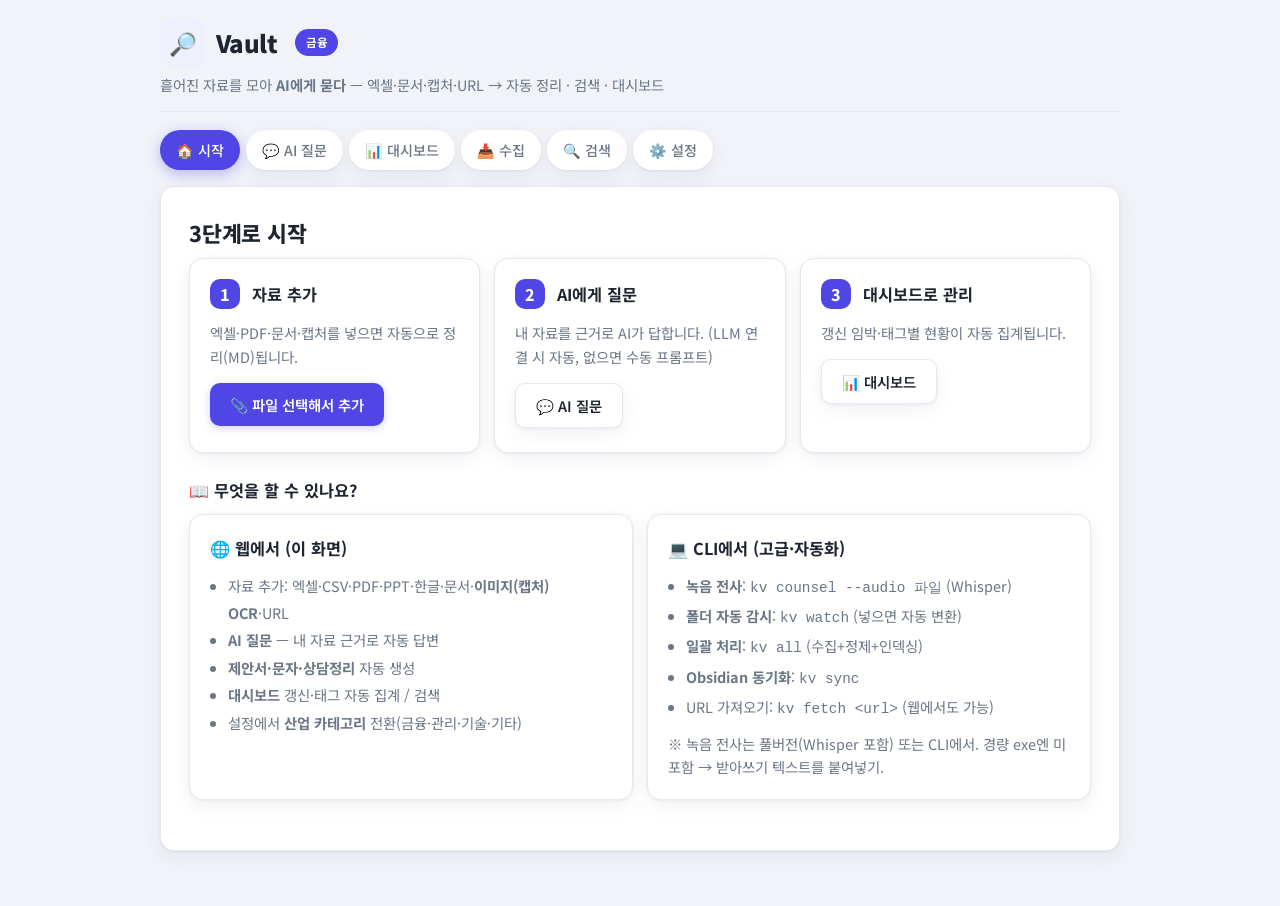
==== commit 630fb8b1: "브랜드명 Vault 확정 (KnowledgeVault 계승) Co-Authored-By: Claude Opus 4.8 (1M context) <noreply@anthropic.co" ====
--- a/kv-web/index.html
+++ b/kv-web/index.html
@@ -3,7 +3,7 @@
 <head>
   <meta charset="UTF-8">
   <meta name="viewport" content="width=device-width, initial-scale=1.0">
-  <title>갈무리 — 흩어진 자료를 정리해, AI에게 묻다</title>
+  <title>Vault — 흩어진 자료를 모아, AI에게 묻다</title>
   <link rel="preconnect" href="https://fonts.googleapis.com">
   <link rel="preconnect" href="https://fonts.gstatic.com" crossorigin>
   <link href="https://fonts.googleapis.com/css2?family=Noto+Sans+KR:wght@400;500;700;900&display=swap" rel="stylesheet">
@@ -13,8 +13,8 @@
 <body>
 <div class="wrap">
   <header>
-    <h1>갈무리 <span class="badge" id="profile-badge">금융</span></h1>
-    <p>흩어진 자료를 정리해 <b>AI에게 묻다</b> — 엑셀·문서·캡처·URL → 자동 정리 · 검색 · 대시보드</p>
+    <h1>Vault <span class="badge" id="profile-badge">금융</span></h1>
+    <p>흩어진 자료를 모아 <b>AI에게 묻다</b> — 엑셀·문서·캡처·URL → 자동 정리 · 검색 · 대시보드</p>
   </header>
 
   <nav class="tabs">
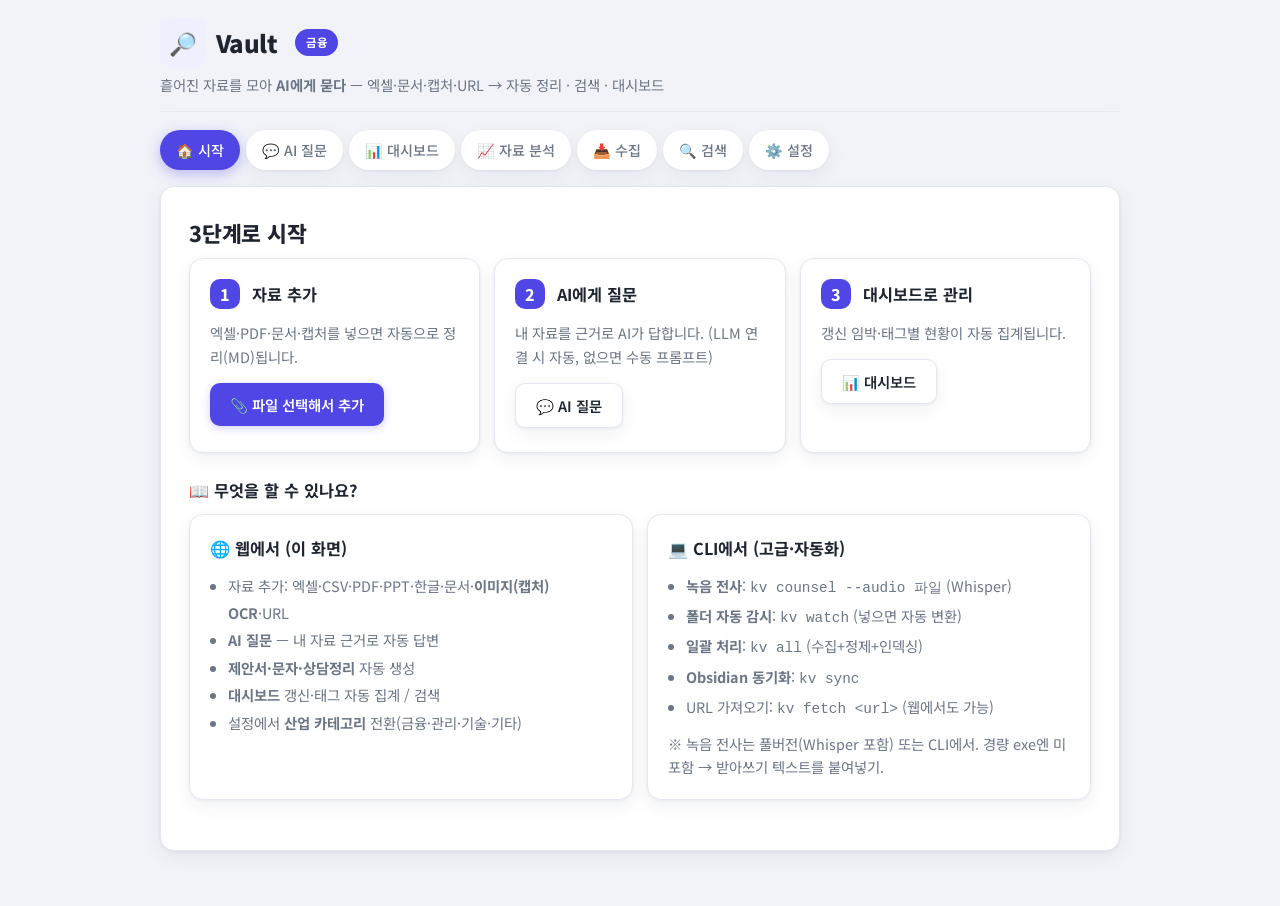
==== commit a795bc3a: "자료 대시보드: 업로드한 표(엑셀·CSV) 자동 분석 - kv/datadash.py: 컬럼 자동 판별(숫자=합계·평균·최대 / 분류=값별 개수) - GET /api/datasumm" ====
--- a/kv-web/index.html
+++ b/kv-web/index.html
@@ -21,6 +21,7 @@
     <button class="active" data-tab="home">🏠 시작</button>
     <button data-tab="ask">💬 AI 질문</button>
     <button data-tab="dashboard">📊 대시보드</button>
+    <button data-tab="data">📈 자료 분석</button>
     <button data-tab="collect">📥 수집</button>
     <button data-tab="search">🔍 검색</button>
     <button data-tab="settings">⚙️ 설정</button>
@@ -157,6 +158,13 @@
     <div id="search-results"></div>
   </section>
 
+  <!-- 자료 분석 (업로드한 표 자동 요약) -->
+  <section id="panel-data" class="panel">
+    <h2>📈 자료 분석</h2>
+    <p class="hint">업로드한 엑셀·CSV를 자동 분석합니다 — 행수·숫자 합계·분류별 집계. (AI 질문 탭에서 파일을 추가하면 여기 자동 반영)</p>
+    <div id="data-cards"><p class="hint">표 자료를 추가하면 자동 요약이 나타납니다.</p></div>
+  </section>
+
   <!-- 설정 -->
   <section id="panel-settings" class="panel">
     <h2>⚙️ 설정</h2>
@@ -178,6 +186,11 @@
 
     <h3 style="margin-top:20px">내보내기</h3>
     <button class="btn secondary" data-goto-tab="export">💾 MD / 백업 내보내기</button>
+
+    <h3 style="margin-top:20px">🗑 데이터 초기화</h3>
+    <p class="hint">변환물·검색·작업큐 + <b>고객DB 등 대시보드 데이터</b> + inbox 원본까지 모두 지워 <b>완전히 빈 상태</b>로 되돌립니다. (테스트용 · 템플릿은 유지)</p>
+    <button class="btn" id="btn-clean" style="background:var(--accent)">🗑 전부 초기화 (대시보드 포함)</button>
+    <span id="clean-log" class="hint"></span>
   </section>
 
   <!-- 수동 프롬프트 (설정에서 진입) -->
